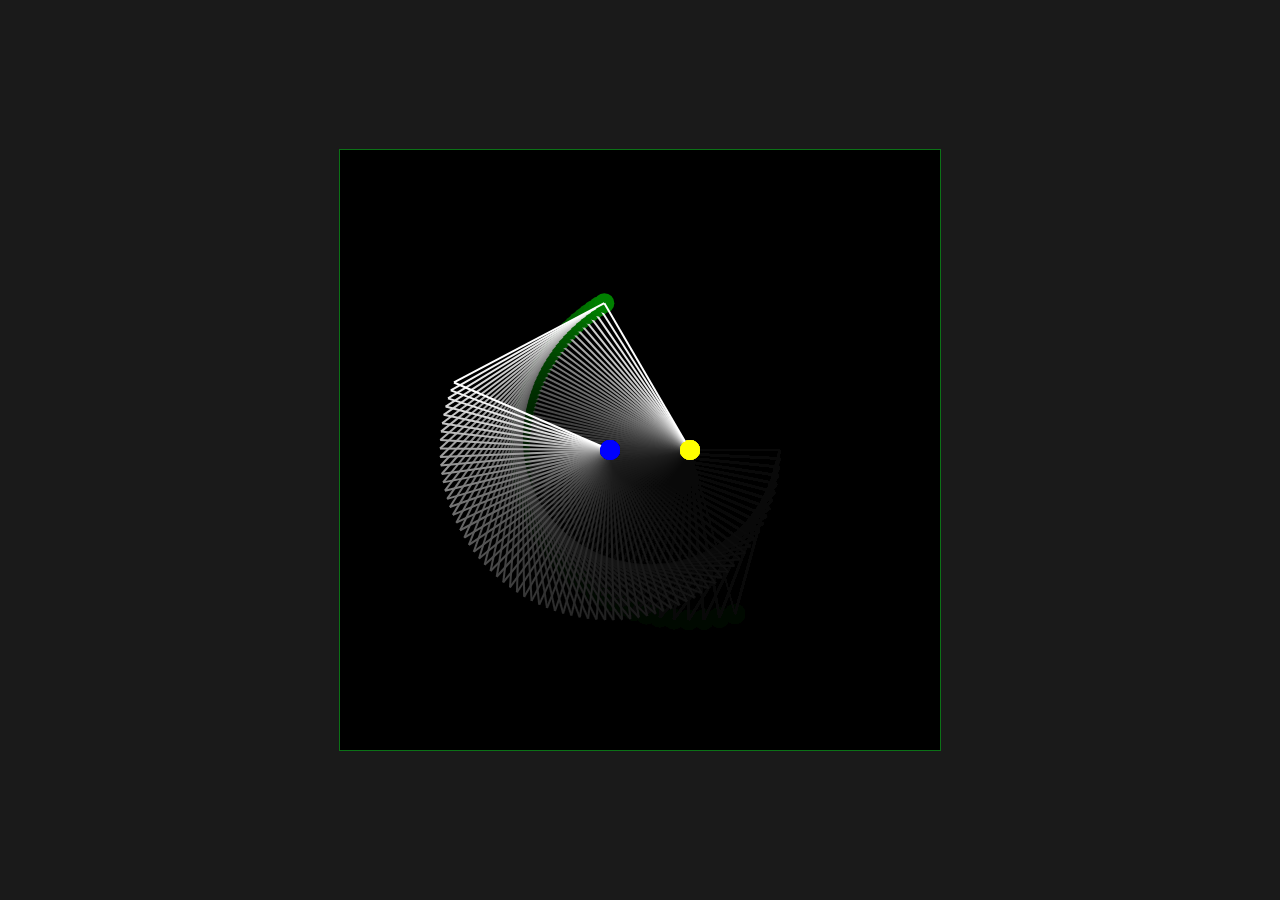
==== index.html @ c7912479 "first commit" ====
<!DOCTYPE html>
<html>
  <head>
    <title>The Strandbeest Sim</title>
    <link rel="stylesheet" href="style.css">
  </head>
  <body>
    <canvas id="myCanvas" width="600" height="600"></canvas>
    <script src="script.js"></script>
  </body>
</html>
---- style.css ----
body{
    display: flex;
    justify-content: center;
    align-items: center;
    height: 100vh;
    margin: 0;
    background-color: #1a1a1a;

}
canvas{
    background-color: black;
    border: 1px solid #1a2a;
}
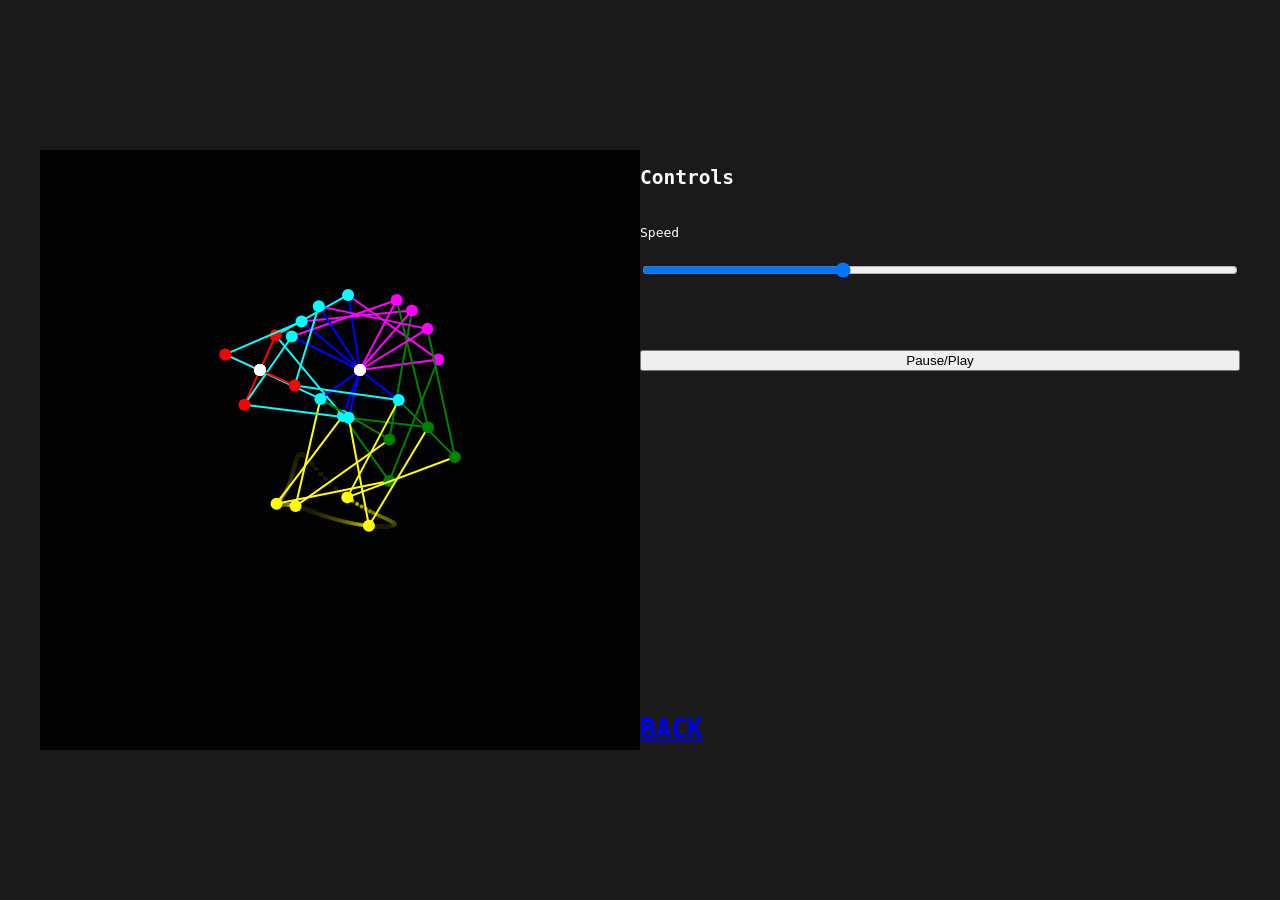
==== commit 3b45bcae: "href+controls" ====
--- a/index.html
+++ b/index.html
@@ -5,7 +5,20 @@
     <link rel="stylesheet" href="style.css">
   </head>
   <body>
-    <canvas id="myCanvas" width="600" height="600"></canvas>
+    <div style="position: relative;">
+      <canvas id="trailCanvas" width="600" height="600" style="position: absolute; top: 0; left: 0;"></canvas>
+      <canvas id="myCanvas" width="600" height="600" style="position: absolute; top: 0; left: 0;"></canvas>
+    </div>
+
+    <div id="controls">
+      <h2>Controls</h2>
+      <label for="slider">Speed</label>
+      <input type="range" id="slider" min="0.01" max="0.1" step="0.001" value="0.04">
+      <br><br>
+      <button id="pauseBtn">Pause/Play</button>
+      <br><br><br><br><br><br><br><br><br><br><br><br><br><br><br><br><br><br><br>
+      <a href="simulation.html"><h1>BACK</h1></a>
+    </div>
     <script src="script.js"></script>
   </body>
 </html>
--- a/style.css
+++ b/style.css
@@ -1,5 +1,6 @@
 body{
     display: flex;
+    flex-direction: row;
     justify-content: center;
     align-items: center;
     height: 100vh;
@@ -7,7 +8,25 @@
     background-color: #1a1a1a;
 
 }
+
+div#controls {
+    display: flex;
+    flex-direction: column;
+    gap: 20px;
+    color: white;
+    font-family: monospace;
+}
+
+div{
+    position: relative;
+    width: 600px;
+    height: 600px;
+}
+
+
 canvas{
-    background-color: black;
-    border: 1px solid #1a2a;
-}+    position: absolute;
+    top: 0;
+    left: 0;
+}
+
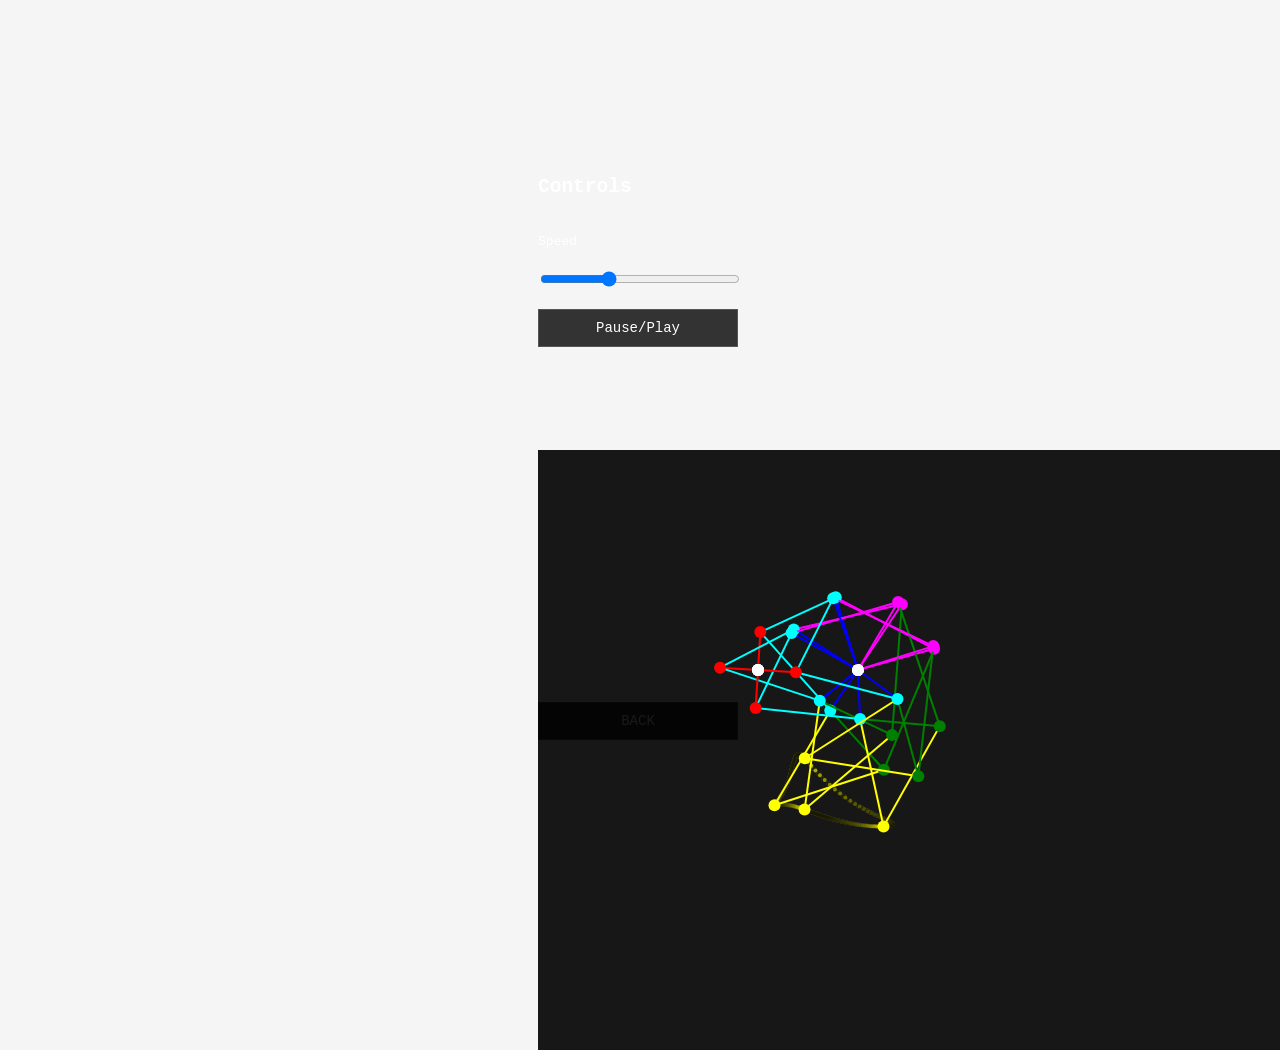
==== commit e793edc3: "home fage first draft" ====
--- a/index.html
+++ b/index.html
@@ -4,20 +4,20 @@
     <title>The Strandbeest Sim</title>
     <link rel="stylesheet" href="style.css">
   </head>
-  <body>
+  <body id="body">
     <div style="position: relative;">
-      <canvas id="trailCanvas" width="600" height="600" style="position: absolute; top: 0; left: 0;"></canvas>
-      <canvas id="myCanvas" width="600" height="600" style="position: absolute; top: 0; left: 0;"></canvas>
+      <canvas id="trailCanvas" width="900" height="600" style="position: absolute; top: 0; left: 0;"></canvas>
+      <canvas id="myCanvas" width="900" height="600" style="position: absolute; top: 0; left: 0;"></canvas>
     </div>
 
     <div id="controls">
       <h2>Controls</h2>
       <label for="slider">Speed</label>
       <input type="range" id="slider" min="0.01" max="0.1" step="0.001" value="0.04">
-      <br><br>
+      
       <button id="pauseBtn">Pause/Play</button>
-      <br><br><br><br><br><br><br><br><br><br><br><br><br><br><br><br><br><br><br>
-      <a href="simulation.html"><h1>BACK</h1></a>
+      <br><br><br><br><br><br><br><br><br><br><br><br><br><br><br><br><br><br><br><br><br>
+      <a href="simulation.html"><button id="back">BACK</button></a>
     </div>
     <script src="script.js"></script>
   </body>
--- a/style.css
+++ b/style.css
@@ -1,13 +1,26 @@
-body{
+body#body{
     display: flex;
     flex-direction: row;
     justify-content: center;
     align-items: center;
     height: 100vh;
     margin: 0;
-    background-color: #1a1a1a;
+    background-color: whitesmoke;
 
 }
+
+body#bodysim{
+    display: flex;
+    flex-direction: row;
+    justify-content: center;
+    align-items: center;
+    height: 100vh;
+    margin: 0;
+    background-color:whitesmoke;
+    min-height: 100vh;
+}
+
+
 
 div#controls {
     display: flex;
@@ -17,10 +30,29 @@
     font-family: monospace;
 }
 
-div{
-    position: relative;
-    width: 600px;
-    height: 600px;
+#options {
+    display: flex;
+    flex-direction: row;
+    gap: 60px;
+    justify-content: center;
+    align-items: center;
+    font-size: larger;
+}
+
+.card {
+    padding: 40px;
+    border: 1px solid #555;
+    border-radius: 10px;
+    width: 400px;
+    height: 200px;
+    cursor: pointer;
+    color: #333;
+    font-family: monospace;
+}
+
+.card:hover {
+    font-size: 19px;
+    color: black;
 }
 
 
@@ -30,3 +62,29 @@
     left: 0;
 }
 
+#controls input[type="range"]{
+    width: 200px;
+}
+
+#controls button {
+    width: 200px;
+    padding: 10px;
+    background-color: #333;
+    color: white;
+    border: 1px solid #555;
+    cursor: pointer;
+    font-family: monospace;
+    font-size: 14px;
+}
+
+a{
+    color: #aaa;
+    text-decoration: none;
+}
+
+a:hover {
+    color: rgb(33, 31, 31);
+}
+
+
+
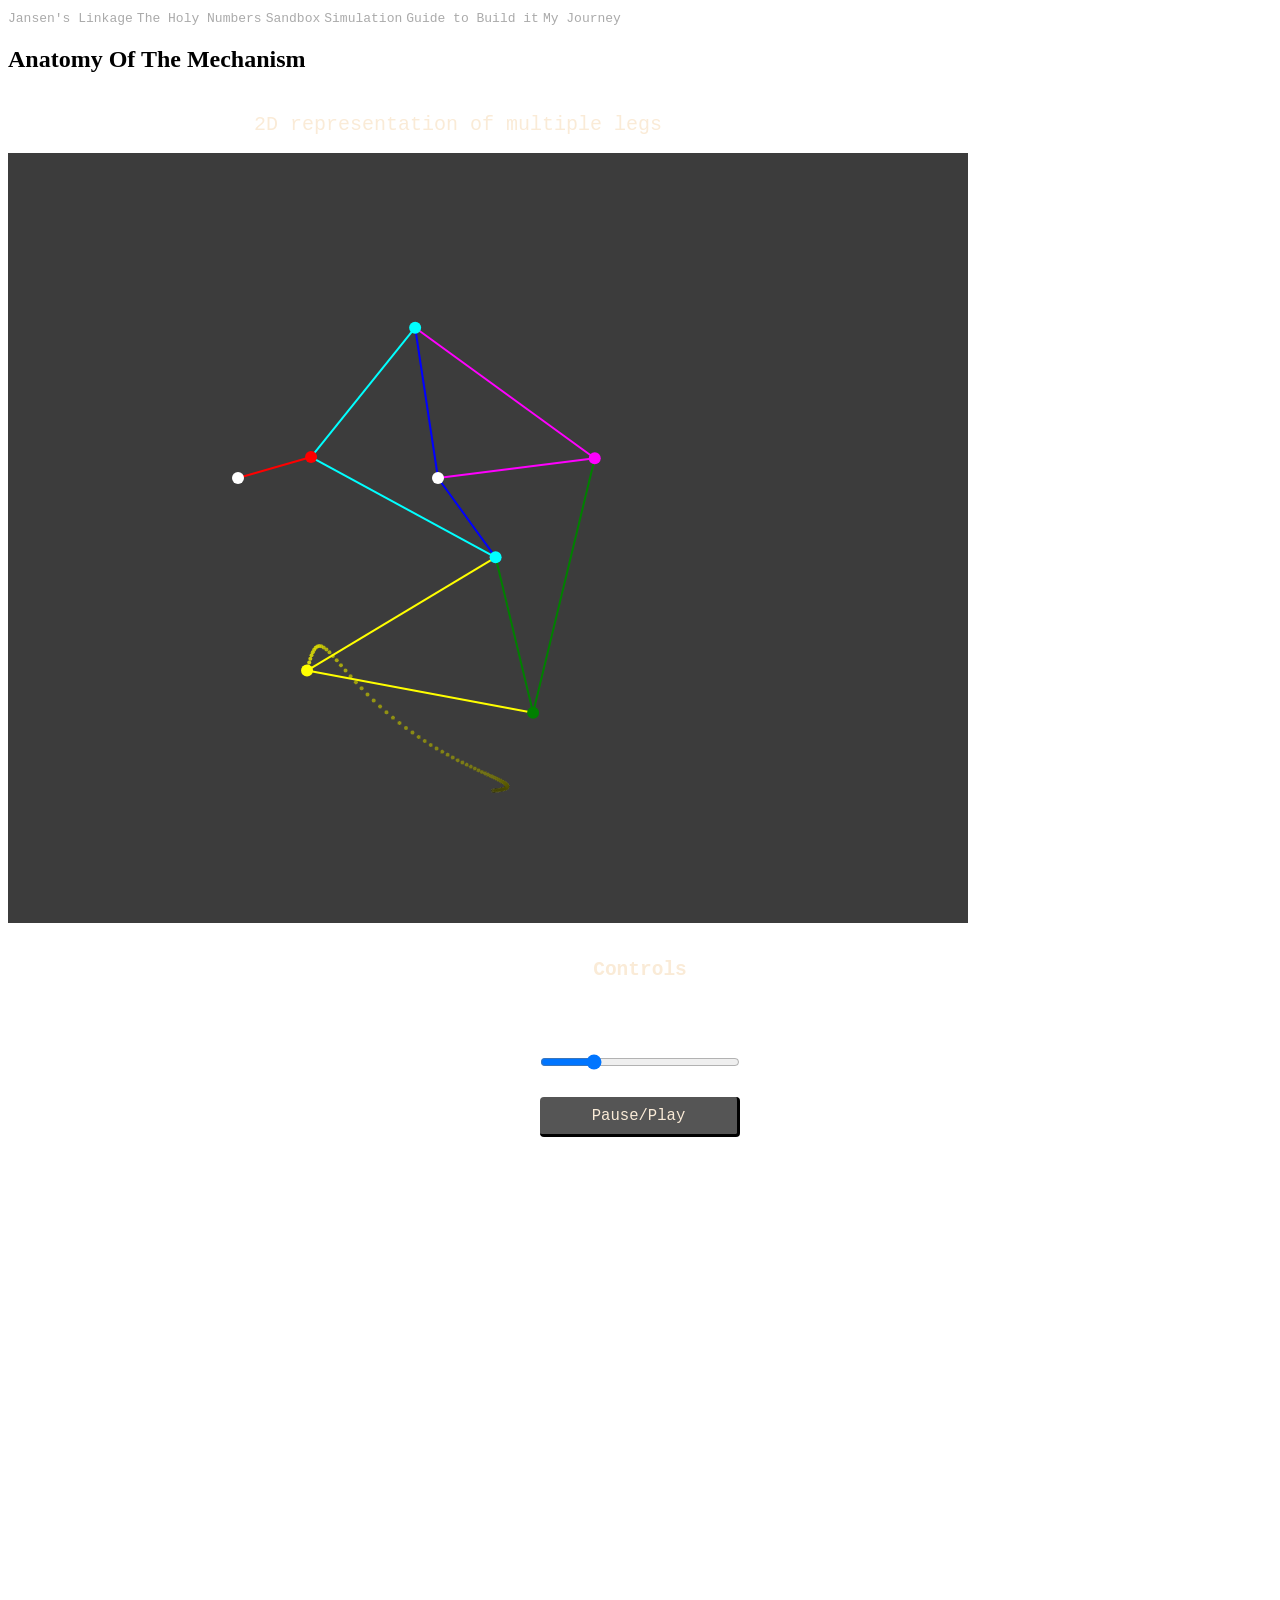
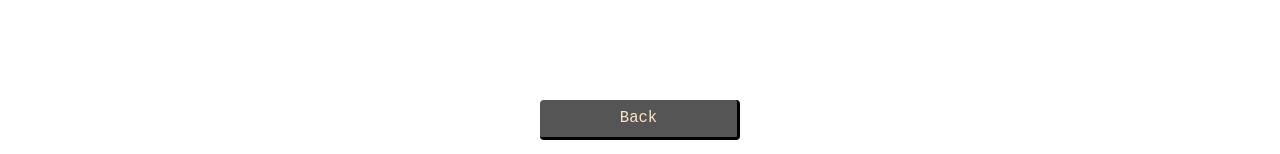
==== commit 4483f9df: "new homepage" ====
--- a/index.html
+++ b/index.html
@@ -1,24 +1,40 @@
 <!DOCTYPE html>
 <html>
-  <head>
-    <title>The Strandbeest Sim</title>
-    <link rel="stylesheet" href="style.css">
-  </head>
-  <body id="body">
-    <div style="position: relative;">
-      <canvas id="trailCanvas" width="900" height="600" style="position: absolute; top: 0; left: 0;"></canvas>
-      <canvas id="myCanvas" width="900" height="600" style="position: absolute; top: 0; left: 0;"></canvas>
-    </div>
+    <head>
+        <title>Strandbeest Simulator</title>
+        <link rel="stylesheet" href="style.css">
+    </head>
+    <body>
+        <nav class="navbar">
+            <a href="#section1">Jansen's Linkage</a>
+            <a href="#section2">The Holy Numbers</a>
+            <a href="#section3">Sandbox</a>
+            <a href="#section4">Simulation</a>
+            <a href="#section5">Guide to Build it</a>
+            <a href="#section6">My Journey</a>
+        </nav>
+        <section id="section1" class="dark-theme">
+            <h1>Anatomy Of The Mechanism</h1>
+            <div id="canvasWrap">
+          <p style="font-size: 20px; top: 0; font-family: monospace;color: antiquewhite;" >2D representation of multiple legs</p>
+          <canvas id="trailCanvas" width="960" height="770" ></canvas>
+          <canvas id="myCanvas" width="960" height="770" ></canvas>
 
-    <div id="controls">
-      <h2>Controls</h2>
-      <label for="slider">Speed</label>
-      <input type="range" id="slider" min="0.01" max="0.1" step="0.001" value="0.04">
+      </div>
+      <div id="controls">
+        <h1 style="color: antiquewhite;">Controls</h1  >
+        <label for="slider">Speed</label>
+        <input type="range" id="slider" min="0.01" max="0.07" step="0.001" value="0.025">
       
-      <button id="pauseBtn">Pause/Play</button>
-      <br><br><br><br><br><br><br><br><br><br><br><br><br><br><br><br><br><br><br><br><br>
-      <a href="simulation.html"><button id="back">BACK</button></a>
-    </div>
-    <script src="script.js"></script>
-  </body>
+        <button id="pauseBtn" style="color: antiquewhite; font-size: larger;">Pause/Play</button>
+
+        <h3>----------------------------<br>Adujst the speed and watch <br> the movement closely this is <br> just a 2D representation of <br> how multiple legs move <br> simultaneously. <br> Try to visualize the actual <br> machine shown on the home <br> page and connect the dots...</h3>
+        <br><br><br><br><br><br><br><br><br><br><br><br><br><br><br><br><br><br><br><br>
+        <a href="Home.html"><button style="font-size: larger;color: bisque;">Back</button></a>
+      </div>
+    </div>    
+    <script src="script-basic.js"></script> 
+        </section>
+
+    </body>
 </html>
--- a/style.css
+++ b/style.css
@@ -1,34 +1,23 @@
-body#body{
+/*home page*/
+
+
+
+
+
+
+body#bodysim{
     display: flex;
     flex-direction: row;
     justify-content: center;
     align-items: center;
     height: 100vh;
     margin: 0;
-    background-color: whitesmoke;
-
-}
-
-body#bodysim{
-    display: flex;
-    flex-direction: row;
-    justify-content: center;
-    align-items: center;
-    height: 100vh;
-    margin: 0;
-    background-color:whitesmoke;
+    background-color: beige;
     min-height: 100vh;
 }
 
 
 
-div#controls {
-    display: flex;
-    flex-direction: column;
-    gap: 20px;
-    color: white;
-    font-family: monospace;
-}
 
 #options {
     display: flex;
@@ -45,41 +34,52 @@
     border-radius: 10px;
     width: 400px;
     height: 200px;
-    cursor: pointer;
-    color: #333;
-    font-family: monospace;
+    cursor: pointer; /**/
+    color: rgb(71, 53, 36);
+    font-family: monospace;
+    display: flex;
+    flex-direction: column;
+    justify-content: center;
+    position: relative; /**/
+    overflow: hidden;  /**/
+    transition: color 0.3s; 
+
+}
+
+.card h1, .card p {   /**/
+    position: relative;
+    z-index: 1;
+}
+
+.card::before {
+    content: "";
+    position: absolute;
+    bottom: 0;
+    left: 0;
+    width: 100%;
+    height: 0%;
+    background-color: #333;
+    transition: height 0.3s ease;
+    z-index: 0;
+
+
+}
+
+.card:hover::before {
+    height: 100%;
+
 }
 
 .card:hover {
-    font-size: 19px;
-    color: black;
-}
-
-
-canvas{
-    position: absolute;
-    top: 0;
-    left: 0;
-}
-
-#controls input[type="range"]{
-    width: 200px;
-}
-
-#controls button {
-    width: 200px;
-    padding: 10px;
-    background-color: #333;
     color: white;
-    border: 1px solid #555;
-    cursor: pointer;
-    font-family: monospace;
-    font-size: 14px;
-}
+    
+}
+
 
 a{
     color: #aaa;
     text-decoration: none;
+    font-family: monospace;
 }
 
 a:hover {
@@ -88,3 +88,135 @@
 
 
 
+/* 4 leg simulation  */
+
+
+
+
+
+
+body#body{
+    position: relative;
+    display: flex;
+    flex-direction: row;
+    justify-content: center;
+    align-items: center;
+    flex-wrap: wrap;
+    gap: 150px;
+    height: 100vh;
+    background-color: #333;
+    left: 0;
+
+}
+
+
+
+
+div#canvasWrap {
+    position: relative; 
+    display: flex;
+    flex-direction: column; 
+    width: 900px; 
+    height: 850px; 
+    align-items: center;
+    color: white; 
+
+
+}
+
+canvas {
+    position: absolute;
+    top: 60px; 
+    left: 0;
+    
+}
+
+div#controls {
+
+    position: relative;
+    align-items: center;
+    display: flex;
+    flex-direction: column;
+    gap: 20px;
+    color: white;
+    font-family: monospace;
+
+}
+
+
+#controls input[type="range"]{
+    width: 200px;
+}
+
+#controls button {
+    width: 200px;
+    height: 40px;
+    background-color: #555;
+    font-family: monospace;
+    font-size: larger;
+    color: antiquewhite;
+    border: 3px solid #000;
+    border-top: #000000;
+    border-left: #000000;
+    border-radius: 4px;
+    margin: 5px;
+    cursor: pointer;
+    overflow: hidden;
+    position: relative;
+    z-index: 1;
+}
+
+#controls button::before {
+    content: "";
+    position: absolute;
+    bottom: 0;
+    left: 0;
+    width: 100%;
+    height: 0%;
+    background-color: #aaa;
+    transition: height 0.3s ease;
+    z-index: -1;
+}
+
+#controls button:hover::before {
+    height: 100%;
+}
+
+#controls button:active {
+    
+    border-bottom: 3px solid #555;
+    border-right: 3px solid #555;
+    border-top: 3px solid#555;
+    border-left: 3px solid#555;
+    height: 38px;
+    
+}
+
+
+
+
+
+/*basic leg page*/
+body#bodybasic{
+    display: flex;
+    flex-direction: column;
+    align-items: center;
+    justify-content: center;
+    background-color: beige;
+    font-family: monospace;
+    
+}
+a button {
+    width: 100px;
+    height: 40px;
+    background-color: #555;
+    font-family: monospace;
+    font-size: larger;
+    color: antiquewhite;
+    border: 3px solid #000;
+    border-top: #000000;
+    border-left: #000000;
+    border-radius: 4px;
+    cursor: pointer;
+}
+
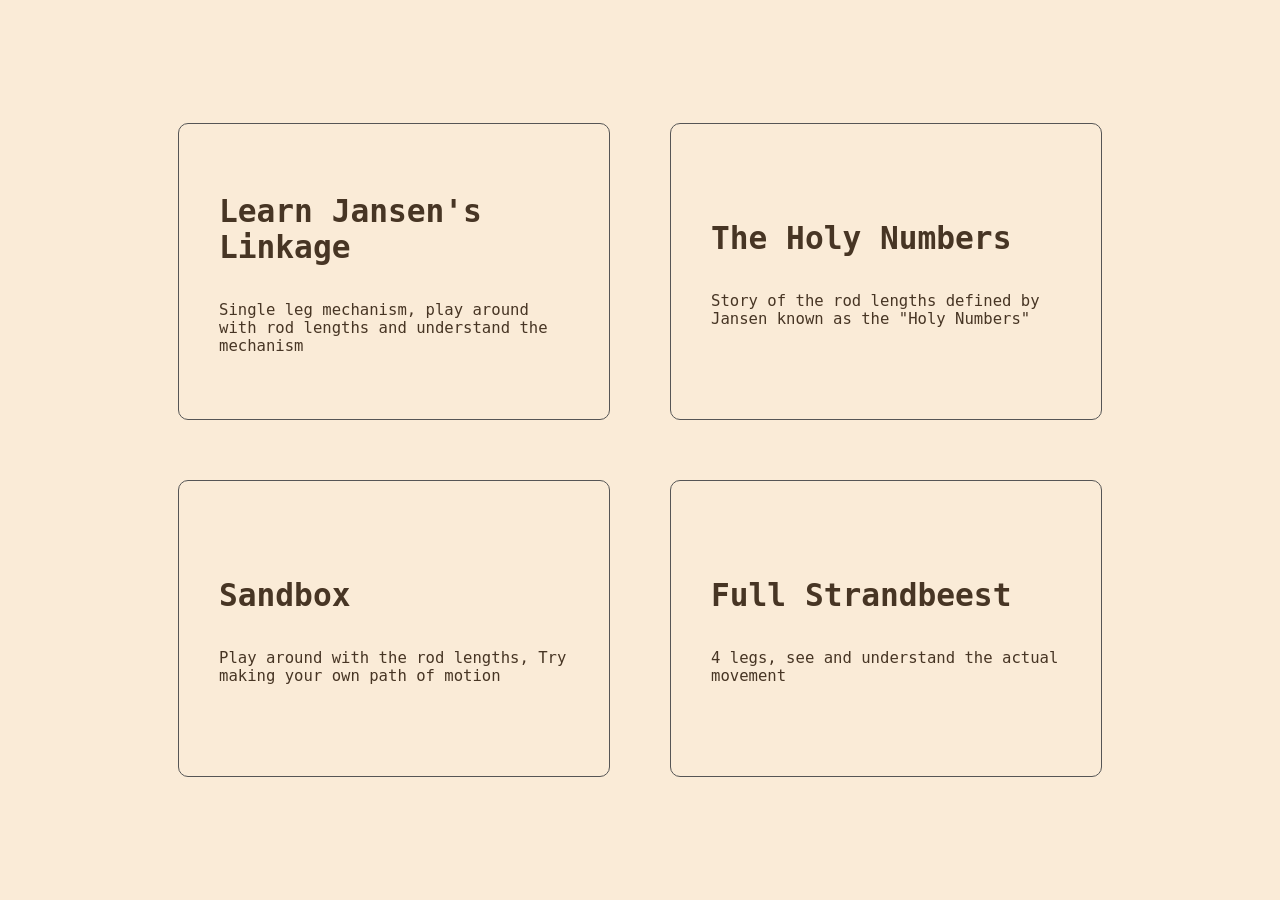
==== commit e48dc80e: "RENAMING" ====
--- a/index.html
+++ b/index.html
@@ -1,40 +1,45 @@
 <!DOCTYPE html>
 <html>
     <head>
-        <title>Strandbeest Simulator</title>
+        <title>CHOOSE SIMULATION</title>
         <link rel="stylesheet" href="style.css">
     </head>
-    <body>
-        <nav class="navbar">
-            <a href="#section1">Jansen's Linkage</a>
-            <a href="#section2">The Holy Numbers</a>
-            <a href="#section3">Sandbox</a>
-            <a href="#section4">Simulation</a>
-            <a href="#section5">Guide to Build it</a>
-            <a href="#section6">My Journey</a>
-        </nav>
-        <section id="section1" class="dark-theme">
-            <h1>Anatomy Of The Mechanism</h1>
-            <div id="canvasWrap">
-          <p style="font-size: 20px; top: 0; font-family: monospace;color: antiquewhite;" >2D representation of multiple legs</p>
-          <canvas id="trailCanvas" width="960" height="770" ></canvas>
-          <canvas id="myCanvas" width="960" height="770" ></canvas>
 
-      </div>
-      <div id="controls">
-        <h1 style="color: antiquewhite;">Controls</h1  >
-        <label for="slider">Speed</label>
-        <input type="range" id="slider" min="0.01" max="0.07" step="0.001" value="0.025">
-      
-        <button id="pauseBtn" style="color: antiquewhite; font-size: larger;">Pause/Play</button>
+    <body id="bodysim">
+        <div id="options">
+            <a href="basic.html">
+                <div id="basic" class="card">
+                    <h1>Learn Jansen's Linkage</h1>
+                    <p>Single leg mechanism, play around with rod lengths and understand the mechanism</p>
+                </div>
+            </a>
+            
 
-        <h3>----------------------------<br>Adujst the speed and watch <br> the movement closely this is <br> just a 2D representation of <br> how multiple legs move <br> simultaneously. <br> Try to visualize the actual <br> machine shown on the home <br> page and connect the dots...</h3>
-        <br><br><br><br><br><br><br><br><br><br><br><br><br><br><br><br><br><br><br><br>
-        <a href="Home.html"><button style="font-size: larger;color: bisque;">Back</button></a>
-      </div>
-    </div>    
-    <script src="script-basic.js"></script> 
-        </section>
+            <a href="calc.html">
+                <div id="calc" class="card">
+                    <h1>The Holy Numbers</h1>
+                    <p>Story of the rod lengths defined by Jansen known as the "Holy Numbers"</p>
+                </div>
+            </a>
 
+
+            <a href="sandbox.html">
+                <div id="sandbox" class="card">
+                    <h1>Sandbox</h1>
+                    <p>Play around with the rod lengths, Try making your own path of motion</p>
+                </div>
+            </a>
+
+
+            
+            <a href="legs.html">
+                <div id="legs" class="card">
+                    <h1>Full Strandbeest</h1>
+                    <p>4 legs, see and understand the actual movement</p>
+                </div>
+            </a>
+
+        </div>
+        <script src="script.js"></script>
     </body>
 </html>
--- a/style.css
+++ b/style.css
@@ -12,7 +12,7 @@
     align-items: center;
     height: 100vh;
     margin: 0;
-    background-color: beige;
+    background-color: antiquewhite;
     min-height: 100vh;
 }
 
@@ -22,6 +22,7 @@
 #options {
     display: flex;
     flex-direction: row;
+    flex-wrap: wrap;
     gap: 60px;
     justify-content: center;
     align-items: center;
@@ -32,8 +33,8 @@
     padding: 40px;
     border: 1px solid #555;
     border-radius: 10px;
-    width: 400px;
-    height: 200px;
+    width: 350px;
+    height: 215px;
     cursor: pointer; /**/
     color: rgb(71, 53, 36);
     font-family: monospace;
@@ -124,7 +125,7 @@
 
 }
 
-canvas {
+#myCanvas, #trailCanvas {
     position: absolute;
     top: 60px; 
     left: 0;
@@ -137,15 +138,29 @@
     align-items: center;
     display: flex;
     flex-direction: column;
-    gap: 20px;
-    color: white;
-    font-family: monospace;
-
-}
-
+    gap: 10px;
+    color: white;
+    font-family: monospace;
+    margin-top: 20px;
+}
+
+div#control {
+
+    position: relative;
+    align-items: center;
+    display: flex;
+    flex-wrap: wrap;
+    flex-direction: row;
+    width: 222px;
+    gap: 10px;
+    color: white;
+    font-family: monospace;
+    margin-top: 20px;
+}
 
 #controls input[type="range"]{
     width: 200px;
+    cursor: crosshair;
 }
 
 #controls button {
@@ -198,11 +213,16 @@
 
 /*basic leg page*/
 body#bodybasic{
-    display: flex;
-    flex-direction: column;
-    align-items: center;
-    justify-content: center;
-    background-color: beige;
+    position: relative;
+    display: flex;
+    flex-direction: row;
+    align-items: center;
+    justify-content: center;
+    flex-wrap: wrap;
+    left: 0;
+    gap: 100px;
+    height: 100vh;
+    background-color: #333;
     font-family: monospace;
     
 }
@@ -220,3 +240,118 @@
     cursor: pointer;
 }
 
+
+
+
+/*Story*/
+
+body#bodycalc {
+    background-color: #000;
+}
+
+.story {
+    height: 110%;
+    font-family: monospace;
+    max-width: 900px;
+    width: 90%;
+    margin: 0 auto;
+    padding: 80px 20px;
+    background-color: #000000;
+}
+
+.scroll {
+
+    min-height: 70vh;
+    display: flex;
+    flex-direction: column;
+    justify-content: right;
+    font-size: 20px;
+    opacity: 0;
+    color: chartreuse;
+    text-shadow: #333;
+    transform: translateY(50px);
+    transition: all 1s ease-out;
+}
+
+.scroll.visible {
+    opacity: 1;
+    transform: translateY(0px);
+}
+
+#tableandcanvas {
+    display: flex;
+    flex-direction: row;
+    gap: 40px;
+    align-items: flex-start;
+}
+
+#holytable {
+    width: 100%;
+    border-collapse: collapse;
+    margin-top: 20px;
+    color: chartreuse;
+    
+}
+#holytable th, #holytable td {
+        padding: 8px 12px;
+        border-bottom: 1px solid #222;
+        text-align: left;
+    }
+
+#holytable th {
+    color: white;
+    border-bottom: 1px solid #444;
+}
+
+#holytable tr :hover {
+    background-color: #111;
+    text-decoration: underline;
+}
+
+#legdiagram {
+    position: relative;
+    background-color: #111;
+    border-radius: 10px;
+    border: 1px solid #333;
+
+}
+
+#holytable td {
+    color: white;
+}
+
+
+/*thanksss*/
+
+body#bodythank {
+    background-color: antiquewhite;
+}
+
+.storys {
+    height: 110%;
+    font-family: monospace;
+    max-width: 900px;
+    width: 90%;
+    margin: 0 auto;
+    padding: 80px 20px;
+    background-color: antiquewhite;
+}
+
+.scrolls {
+
+    min-height: 70vh;
+    display: flex;
+    flex-direction: column;
+    justify-content: right;
+    font-size: 20px;
+    opacity: 0;
+    color: rgb(61, 37, 0);
+    text-shadow: #333;
+    transform: translateY(50px);
+    transition: all 1s ease-out;
+}
+
+.scrolls.visible {
+    opacity: 1;
+    transform: translateY(0px);
+}
